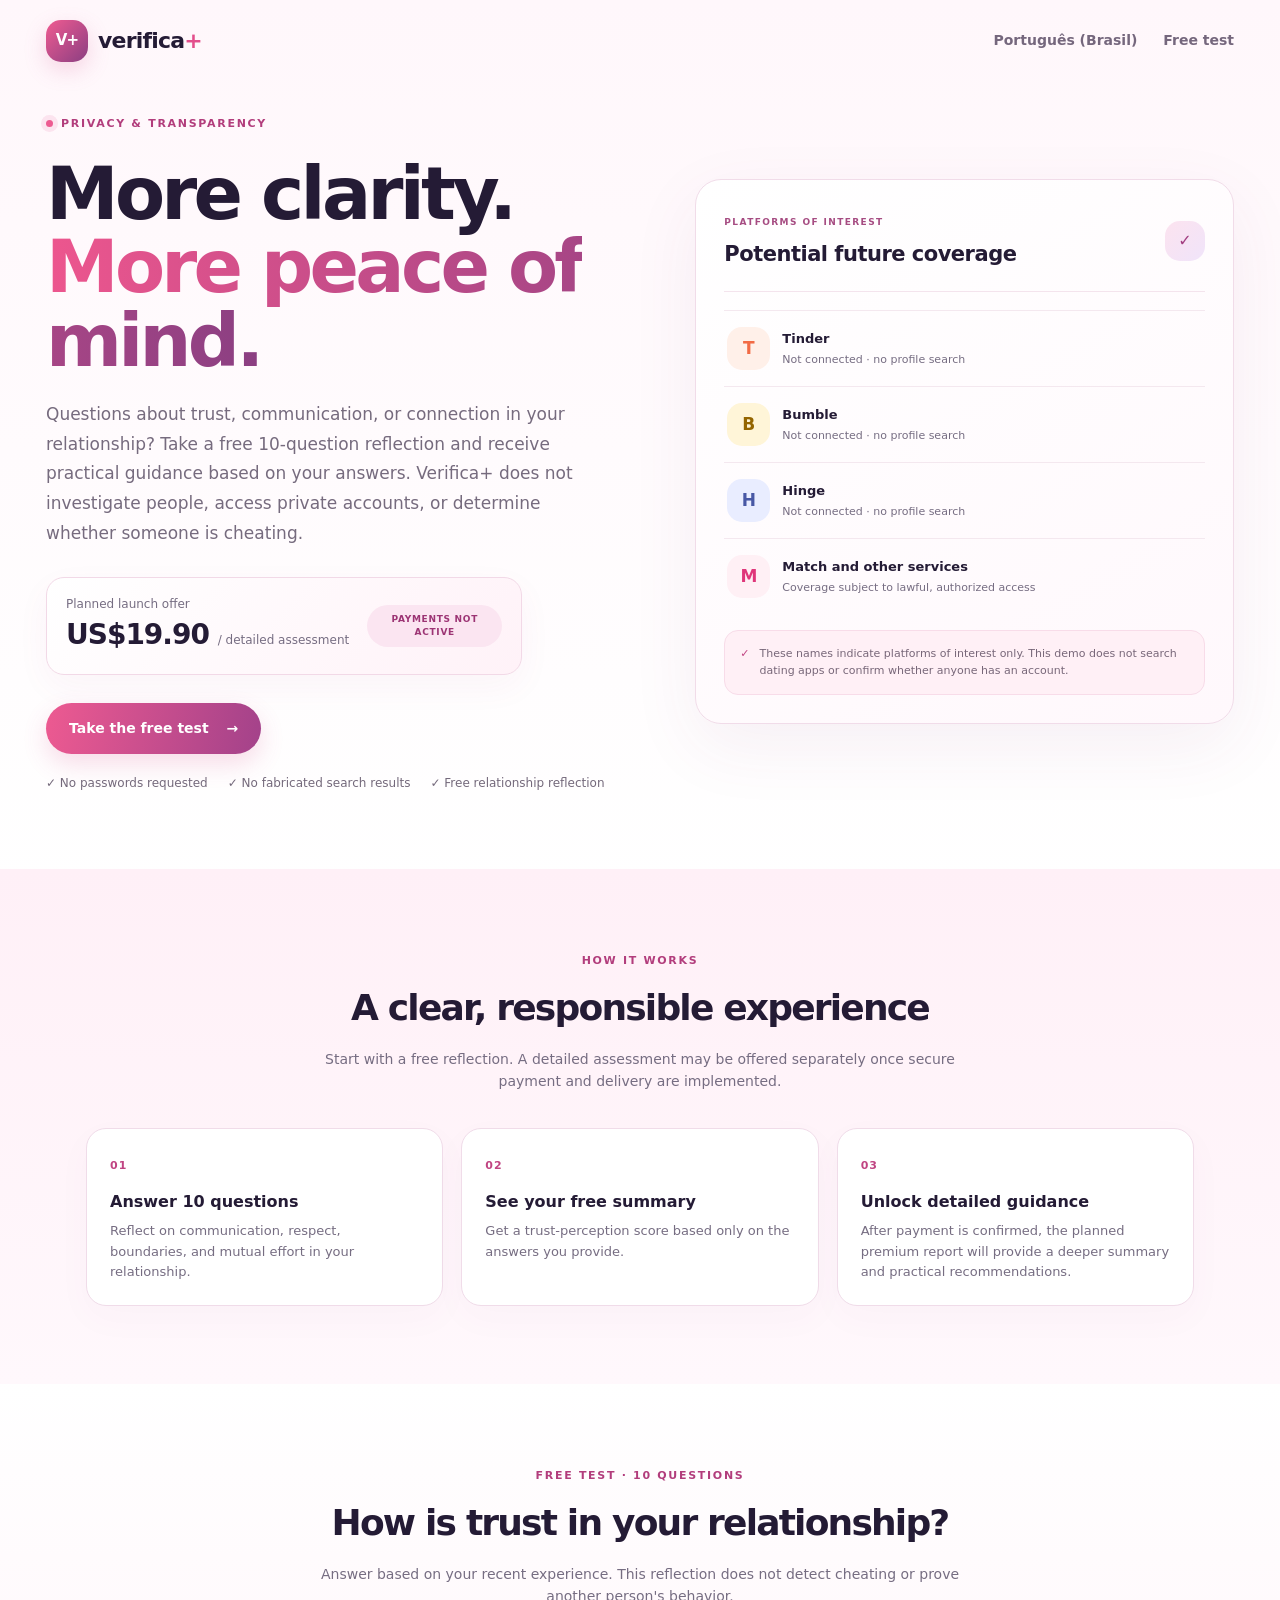
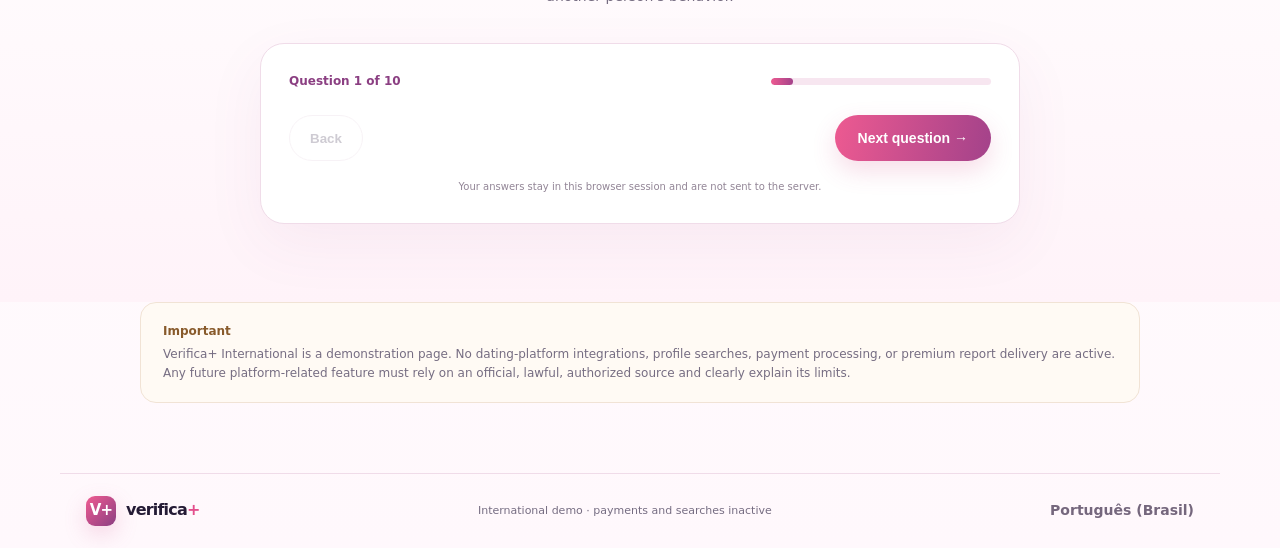
==== international.html @ c6307b22 "Add separate English Verifica+ International landing page" ====
<!doctype html>
<html lang="en">
<head>
<meta charset="utf-8"><meta name="viewport" content="width=device-width, initial-scale=1">
<meta name="description" content="Verifica+ International — relationship trust reflection and personalized guidance.">
<title>Verifica+ International | More clarity, healthier conversations</title>
<link rel="stylesheet" href="/styles.css">
</head>
<body>
<header class="topbar">
<a class="brand" href="/international.html" aria-label="Verifica+ International home"><span class="brand-mark">V+</span><span>verifica<span class="plus">+</span></span></a>
<nav class="top-nav"><a class="nav-link" href="/">Português (Brasil)</a><a class="nav-link" href="#free-test">Free test</a></nav>
</header>
<main>
<section class="hero">
<div class="hero-copy">
<span class="eyebrow"><span class="dot"></span> PRIVACY & TRANSPARENCY</span>
<h1>More clarity.<br><span>More peace of mind.</span></h1>
<p class="lead">Questions about trust, communication, or connection in your relationship? Take a free 10-question reflection and receive practical guidance based on your answers. Verifica+ does not investigate people, access private accounts, or determine whether someone is cheating.</p>
<div class="price-box"><div><small>Planned launch offer</small><strong>US$19.90 <span>/ detailed assessment</span></strong></div><span class="tag">PAYMENTS NOT ACTIVE</span></div>
<a class="button" href="#free-test">Take the free test <span aria-hidden="true">→</span></a>
<div class="trust"><span>✓ No passwords requested</span><span>✓ No fabricated search results</span><span>✓ Free relationship reflection</span></div>
</div>
<div class="preview-card">
<div class="card-heading"><div><small>PLATFORMS OF INTEREST</small><h2>Potential future coverage</h2></div><span class="shield" aria-hidden="true">✓</span></div>
<div class="platform"><span class="platform-icon tinder">T</span><div><b>Tinder</b><small>Not connected · no profile search</small></div></div>
<div class="platform"><span class="platform-icon bumble">B</span><div><b>Bumble</b><small>Not connected · no profile search</small></div></div>
<div class="platform"><span class="platform-icon inner">H</span><div><b>Hinge</b><small>Not connected · no profile search</small></div></div>
<div class="platform"><span class="platform-icon badoo">M</span><div><b>Match and other services</b><small>Coverage subject to lawful, authorized access</small></div></div>
<div class="notice"><b>✓</b><p>These names indicate platforms of interest only. This demo does not search dating apps or confirm whether anyone has an account.</p></div>
</div>
</section>
<section class="how" id="how-it-works"><div class="section-title"><span class="eyebrow">HOW IT WORKS</span><h2>A clear, responsible experience</h2><p>Start with a free reflection. A detailed assessment may be offered separately once secure payment and delivery are implemented.</p></div>
<div class="steps">
<article><span>01</span><h3>Answer 10 questions</h3><p>Reflect on communication, respect, boundaries, and mutual effort in your relationship.</p></article>
<article><span>02</span><h3>See your free summary</h3><p>Get a trust-perception score based only on the answers you provide.</p></article>
<article><span>03</span><h3>Unlock detailed guidance</h3><p>After payment is confirmed, the planned premium report will provide a deeper summary and practical recommendations.</p></article>
</div></section>
<section class="trust-test" id="free-test">
<div class="section-title"><span class="eyebrow">FREE TEST · 10 QUESTIONS</span><h2>How is trust in your relationship?</h2><p>Answer based on your recent experience. This reflection does not detect cheating or prove another person's behavior.</p></div>
<form id="trust-quiz" class="quiz-card">
<div class="quiz-progress"><span id="quiz-progress-label">Question 1 of 10</span><div class="progress-track"><span id="quiz-progress-bar"></span></div></div>
<div id="quiz-question" aria-live="polite"></div>
<div class="quiz-actions"><button class="quiz-back" id="quiz-back" type="button" disabled>Back</button><button class="button" id="quiz-next" type="button" disabled>Next question →</button></div>
<p class="quiz-privacy">Your answers stay in this browser session and are not sent to the server.</p>
</form>
<div id="trust-result" class="trust-result" hidden aria-live="polite">
<div class="result-score"><span>YOUR PERCEIVED TRUST SCORE</span><strong id="trust-score">—%</strong><div class="result-meter"><span id="trust-meter"></span></div><b id="trust-band"></b></div>
<p id="trust-explanation"></p>
<div class="advice-box"><h3>What you can do next</h3><ul id="trust-advice"></ul><p id="trust-boundary"></p></div>
<div class="result-actions"><button type="button" class="button" id="quiz-restart">Retake test</button><a class="button button-secondary" href="#premium">Explore the detailed assessment →</a></div>
<p class="result-disclaimer">This score reflects only your answers. It is not a probability of cheating, does not investigate anyone, and is not a substitute for honest conversation or professional support.</p>
<div class="premium-unlock" id="premium"><span class="eyebrow">DETAILED PREMIUM ASSESSMENT</span><h3>Want a deeper look at your answers?</h3><p>After payment is confirmed, you will be able to unlock a detailed summary of your responses, key areas for attention, and personalized relationship guidance.</p><p class="premium-note">The assessment uses only information you choose to provide. It does not access another person's private accounts, messages, or dating-app profiles, and it cannot confirm infidelity.</p><strong>US$19.90 <small>/ detailed assessment</small></strong><span class="tag">PAYMENT NOT YET ACTIVE</span></div>
</div>
</section>
<section class="disclaimer"><b>Important</b><p>Verifica+ International is a demonstration page. No dating-platform integrations, profile searches, payment processing, or premium report delivery are active. Any future platform-related feature must rely on an official, lawful, authorized source and clearly explain its limits.</p></section>
</main>
<footer><a class="brand" href="/international.html"><span class="brand-mark">V+</span><span>verifica<span class="plus">+</span></span></a><span>International demo · payments and searches inactive</span><a href="/">Português (Brasil)</a></footer>
<script src="/international.js" defer></script>
</body></html>
---- styles.css ----
:root{color-scheme:light;--ink:#172522;--muted:#687772;--green:#0b6b53;--pale:#e4f5ed;--line:#e1eae5;--paper:#f7faf8;--white:#fff;--amber:#8b5c13}*{box-sizing:border-box}html{scroll-behavior:smooth}body{margin:0;background:var(--paper);color:var(--ink);font:16px/1.55 Inter,ui-sans-serif,system-ui,-apple-system,"Segoe UI",sans-serif}.topbar,footer{max-width:1160px;margin:auto;padding:22px 26px;display:flex;align-items:center;justify-content:space-between}.brand{display:flex;align-items:center;gap:10px;text-decoration:none;color:var(--ink);font-weight:850;font-size:20px;letter-spacing:-.6px}.brand-mark{display:grid;place-items:center;width:38px;height:38px;border-radius:12px;background:var(--green);color:white;font-size:15px}.plus{color:var(--green)}.nav-link,footer>a:last-child{color:var(--muted);text-decoration:none;font-size:14px}.hero{max-width:1160px;margin:40px auto 90px;padding:0 26px;display:grid;grid-template-columns:1.05fr .95fr;gap:60px;align-items:center}.eyebrow{font-size:11px;letter-spacing:1.5px;font-weight:850;color:var(--green);display:inline-flex;align-items:center;gap:8px}.dot{width:7px;height:7px;border-radius:50%;background:#26a77b;box-shadow:0 0 0 4px var(--pale)}h1{font-size:clamp(44px,5.5vw,68px);letter-spacing:-3px;line-height:1.04;margin:22px 0}.hero h1 span{color:var(--green)}.lead{font-size:17px;max-width:520px;color:var(--muted);line-height:1.75}.price-box{display:flex;align-items:center;gap:18px;margin:28px 0}.price-box small{display:block;color:var(--muted);font-size:12px}.price-box strong{font-size:28px;letter-spacing:-1px}.price-box strong span{font-size:12px;font-weight:500;color:var(--muted);letter-spacing:0}.tag{font-size:9px;letter-spacing:.7px;font-weight:850;color:var(--green);background:var(--pale);padding:8px 10px;border-radius:7px}.button{display:inline-flex;align-items:center;justify-content:center;gap:18px;padding:14px 20px;border:0;border-radius:10px;background:var(--green);color:#fff;text-decoration:none;font-size:14px;font-weight:800;cursor:pointer}.button:hover{filter:brightness(.94)}.trust{display:flex;gap:20px;flex-wrap:wrap;color:var(--muted);font-size:12px;margin-top:20px}.preview-card,.form-card{background:var(--white);border:1px solid var(--line);border-radius:20px;padding:25px;box-shadow:0 18px 55px #153c2a0b}.card-heading{display:flex;justify-content:space-between;align-items:center;margin-bottom:18px}.card-heading small{font-size:9px;letter-spacing:1.4px;color:var(--muted);font-weight:850}.card-heading h2{font-size:19px;letter-spacing:-.5px;margin:5px 0}.shield{display:grid;place-items:center;background:var(--pale);color:var(--green);width:40px;height:40px;border-radius:12px}.platform{display:flex;align-items:center;gap:12px;padding:14px 0;border-top:1px solid #edf1ee}.platform>div{display:flex;flex:1;flex-direction:column}.platform b{font-size:13px}.platform small{font-size:11px;color:var(--muted);margin-top:2px}.platform-icon{width:38px;height:38px;border-radius:12px;display:grid;place-items:center;font-weight:900;font-size:17px}.tinder{background:#fff0e9;color:#f26b45}.badoo{background:#fff0f5;color:#df367a}.bumble{background:#fff5d8;color:#946500}.inner{background:#e9edff;color:#4858a5}.badge{font-size:9px;padding:5px 7px;border-radius:6px;white-space:nowrap;background:#fff5df;color:var(--amber)}.notice{display:flex;gap:10px;margin-top:16px;padding:13px;background:#f3f8f5;border-radius:10px;color:var(--muted);font-size:11px;line-height:1.5}.notice b{color:var(--green)}.notice p{margin:0}.how{padding:72px 26px;background:#edf5f0}.section-title{text-align:center;max-width:650px;margin:0 auto 35px}.section-title h2,.consult h2{font-size:36px;letter-spacing:-1.5px;margin:8px 0}.section-title p,.consult>div>p{font-size:14px;color:var(--muted)}.steps{display:grid;grid-template-columns:repeat(3,1fr);gap:18px;max-width:1108px;margin:auto}.steps article{background:#fff;border:1px solid #e0eae3;border-radius:15px;padding:23px}.steps article>span{color:var(--green);font-size:11px;font-weight:900;letter-spacing:1px}.steps h3{font-size:16px;margin:13px 0 7px}.steps p{font-size:13px;color:var(--muted);margin:0}.consult{max-width:1060px;margin:85px auto;padding:0 26px;display:grid;grid-template-columns:1fr 1fr;gap:65px;align-items:start}.consult ul{padding-left:20px;color:var(--muted);font-size:13px;line-height:2}.form-card>label:not(.consent){display:block;font-size:12px;font-weight:800;margin:0 0 9px}.segmented{display:grid;grid-template-columns:1fr 1fr;gap:8px;margin-bottom:20px}.segmented label{cursor:pointer}.segmented input{position:absolute;opacity:0}.segmented span{display:block;text-align:center;padding:10px;border:1px solid var(--line);border-radius:9px;color:var(--muted);font-size:13px}.segmented input:checked+span{border-color:var(--green);background:#edf8f2;color:var(--green);font-weight:800}input[type=email],input[type=tel]{width:100%;padding:14px;border:1px solid #dce5df;border-radius:9px;font:inherit;font-size:14px;outline:none;margin-bottom:18px}input:focus{border-color:var(--green);box-shadow:0 0 0 3px #16745b17}.consent{display:flex;align-items:flex-start;gap:9px;font-size:11px;color:var(--muted);margin:0 0 20px}.consent input{margin-top:3px;accent-color:var(--green)}.full{width:100%}.form-note{text-align:center;color:#87918c;font-size:10px;margin:12px 0 0}.form-message{display:none;padding:12px;margin-top:14px;border-radius:9px;font-size:12px}.form-message.visible{display:block}.form-message.error{background:#fff0ef;color:#9b2c26;border:1px solid #f1c9c5}.form-message.success{background:#edf8f2;color:#145d49;border:1px solid #cce9da}.disclaimer{max-width:1000px;margin:0 auto 70px;padding:19px 22px;border:1px solid #e5e8dd;background:#fffdf5;border-radius:12px;font-size:12px;color:var(--muted)}.disclaimer b{color:#70511b}.disclaimer p{margin:5px 0 0}.privacy-page{max-width:850px;margin:45px auto 90px;padding:0 24px}.privacy-page h1{font-size:clamp(36px,5vw,48px);letter-spacing:-2px}.privacy-page h2{margin-top:28px}.privacy-page p{color:var(--muted)}footer{border-top:1px solid var(--line);font-size:11px;color:var(--muted)}footer .brand{font-size:16px}footer .brand-mark{width:30px;height:30px;border-radius:9px}:focus-visible{outline:3px solid #58a88d;outline-offset:3px}@media(max-width:800px){.hero{grid-template-columns:1fr;gap:35px;margin-top:25px}.hero-copy{max-width:600px}.preview-card{max-width:600px;width:100%;margin:auto}.steps{grid-template-columns:1fr}.consult{grid-template-columns:1fr;gap:25px;margin:65px auto}.section-title h2,.consult h2{font-size:30px}}@media(max-width:450px){.topbar,footer{padding:17px 18px}.hero{padding:0 18px}.hero h1{font-size:46px;letter-spacing:-2.4px}.preview-card{padding:19px}.platform{gap:9px}.platform small{max-width:155px}.badge{font-size:8px}.how{padding:55px 18px}.consult{padding:0 18px}.form-card{padding:20px}.trust{gap:10px;flex-direction:column}footer{gap:10px;flex-wrap:wrap}}@media(prefers-reduced-motion:reduce){html{scroll-behavior:auto}*{transition:none!important;animation:none!important}}
/* Seção de avaliações: usa compromissos reais, não depoimentos inventados. */
.top-nav{display:flex;align-items:center;gap:22px}.reviews{padding:72px 26px;background:#fff}.review-grid{display:grid;grid-template-columns:repeat(3,minmax(0,1fr));gap:18px;max-width:1108px;margin:0 auto}.review-card{padding:25px;border:1px solid var(--line);border-radius:16px;background:var(--paper)}.review-symbol{display:grid;place-items:center;width:38px;height:38px;border-radius:12px;background:var(--pale);color:var(--green);font-size:21px;font-weight:900}.review-card h3{margin:15px 0 8px;font-size:16px;letter-spacing:-.2px}.review-card p{font-size:13px;color:var(--muted);line-height:1.7;margin:0 0 18px}.review-label{display:inline-block;padding:6px 9px;border-radius:7px;background:#edf5f0;color:var(--green);font-size:10px;font-weight:800;letter-spacing:.2px}@media(max-width:800px){.review-grid{grid-template-columns:1fr}.top-nav{gap:12px}}@media(max-width:450px){.reviews{padding:55px 18px}.top-nav{gap:9px}.nav-link{font-size:12px}}

/* Descrição e seção de comentários/avaliações do Verifica+. */
.rating-summary{max-width:1108px;margin:0 auto 28px;padding:24px 28px;display:grid;grid-template-columns:190px 1fr;gap:26px;align-items:center;background:var(--paper);border:1px solid var(--line);border-radius:16px}
.rating-score{display:flex;flex-direction:column;align-items:center;text-align:center;gap:5px}.rating-score strong{font-size:42px;line-height:1;letter-spacing:-2px}.rating-stars{color:#d99a20;font-size:25px;letter-spacing:2px}.rating-score span{font-size:11px;color:var(--muted)}
.rating-summary-copy b{font-size:16px}.rating-summary-copy p{margin:5px 0 0;color:var(--muted);font-size:13px;line-height:1.7}
.reviews-layout{max-width:1108px;margin:0 auto;display:grid;grid-template-columns:1fr 1fr;gap:24px;align-items:start}.subheading{font-size:18px;margin:0 0 14px}.review-list{display:grid;gap:12px}.empty-reviews{padding:22px;border:1px dashed #cbd9d0;border-radius:14px;color:var(--muted);background:var(--paper);font-size:13px;line-height:1.7}
.review-item{padding:18px;border:1px solid var(--line);border-radius:14px;background:var(--paper)}.review-item-head{display:flex;justify-content:space-between;gap:12px;align-items:center}.review-item-name{font-weight:800;font-size:13px}.review-item-date{font-size:10px;color:var(--muted)}.review-item-stars{color:#d99a20;letter-spacing:2px;margin:6px 0;font-size:15px}.review-item p{margin:0;color:var(--muted);font-size:13px;line-height:1.7;overflow-wrap:anywhere}
.review-form h3{font-size:19px;margin:0 0 18px}.review-form>label{display:block;font-size:12px;font-weight:800;margin:0 0 8px}.review-form input[type=text],.review-form textarea{width:100%;padding:12px;border:1px solid #dce5df;border-radius:9px;font:inherit;font-size:13px;margin-bottom:17px;background:white}.review-form textarea{resize:vertical;min-height:100px}.rating-picker{border:0;padding:0;margin:0 0 17px}.rating-picker legend{font-size:12px;font-weight:800;margin-bottom:7px}.star-options{display:flex;flex-direction:row-reverse;justify-content:flex-end;gap:5px}.star-options input{position:absolute;opacity:0;pointer-events:none}.star-options label{cursor:pointer}.star-options span{display:block;color:#cbd3ce;font-size:32px;line-height:1.3}.star-options label:hover span,.star-options label:hover~label span,.star-options input:checked~span{color:#d99a20}.star-options label:has(input:checked) span,.star-options label:has(input:checked)~label span{color:#d99a20}.star-options input:focus-visible+span{outline:3px solid #58a88d;outline-offset:2px;border-radius:4px}
@media(max-width:800px){.rating-summary,.reviews-layout{grid-template-columns:1fr}.rating-summary{gap:16px;padding:21px}.rating-score{align-items:flex-start;text-align:left}.review-form{width:100%}}

/* Oferta de lançamento: preço anterior, desconto calculado e preço planejado. */
.price-line{display:flex;align-items:center;gap:10px;margin:3px 0 1px}.price-line del{font-size:17px;color:#87918c;font-weight:700;text-decoration-thickness:2px}.discount-badge{display:inline-flex;align-items:center;border-radius:7px;padding:5px 8px;background:#fff0e9;color:#b74728;font-size:11px;font-weight:900;letter-spacing:.3px}.price-box strong{display:block}.price-box .tag{max-width:135px;text-align:center;line-height:1.45}


/* Redesign visual: linguagem de produto de relacionamento, sem simular consultas reais. */
:root{
 --ink:#241b35;--muted:#766d82;--green:#8b3f82;--pale:#f8e8f3;--line:#f0dce9;
 --paper:#fff8fc;--white:#fff;--amber:#985d28;
}
body{background:linear-gradient(180deg,#fff7fb 0%,#fff 42%,#fff8fc 100%);color:var(--ink)}
.topbar{max-width:1240px;padding-top:20px;padding-bottom:20px}
.brand{font-size:22px;letter-spacing:-.8px}
.brand-mark{width:42px;height:42px;border-radius:15px;background:linear-gradient(135deg,#f05b91,#8b3f82);box-shadow:0 8px 22px #d85a9238}
.plus{color:#e34f8c}
.top-nav{gap:26px}
.nav-link,footer>a:last-child{font-weight:700;color:#75677d}
.nav-link:hover,footer>a:last-child:hover{color:#d74783}
.hero{max-width:1240px;margin:28px auto 76px;gap:54px}
.hero-copy{position:relative}
.eyebrow{color:#b23d7c;letter-spacing:1.7px}
.dot{background:#ed5b91;box-shadow:0 0 0 5px #fce4ef}
h1{font-size:clamp(46px,5.7vw,74px);letter-spacing:-3.7px;line-height:1.01}
.hero h1 span{background:linear-gradient(90deg,#ed568e,#8b3f82);-webkit-background-clip:text;background-clip:text;color:transparent}
.lead{color:#766b7e;max-width:550px}
.price-box{padding:17px 19px;border:1px solid #f2d9e7;border-radius:18px;background:linear-gradient(135deg,#fff,#fff2f8);width:max-content;max-width:100%;box-shadow:0 12px 35px #9d397a0b}
.tag{color:#9c3474;background:#fbe5f1;border-radius:999px}
.button{background:linear-gradient(100deg,#ed5a91,#a3428a);border-radius:999px;padding:15px 23px;box-shadow:0 10px 24px #d64c8730;transition:transform .18s ease,box-shadow .18s ease}
.button:hover{filter:none;transform:translateY(-2px);box-shadow:0 14px 28px #d64c8740}
.trust{color:#74697b}
.preview-card,.form-card{border:1px solid #f1dce9;border-radius:26px;box-shadow:0 22px 70px #7e326d12}
.preview-card{padding:28px;background:linear-gradient(150deg,#fff 0%,#fff8fc 100%)}
.card-heading{padding-bottom:16px;border-bottom:1px solid #f4e4ed}
.card-heading small{color:#a64c82}
.card-heading h2{font-size:21px}
.shield{background:linear-gradient(135deg,#fce3ef,#f0e4fa);color:#a23e80;border-radius:15px}
.platform{padding:16px 3px;border-color:#f4e8ef}
.platform-icon{width:43px;height:43px;border-radius:15px}
.badge{border-radius:999px;background:#fff0e5;color:#9b6338;padding:6px 10px}
.notice{background:#fff0f6;border:1px solid #f8dce9;border-radius:14px;color:#786779;padding:15px}
.notice b{color:#c04482}
.how{background:linear-gradient(180deg,#fff0f7,#fff8fc);padding:78px 26px}
.section-title h2,.consult h2{letter-spacing:-1.8px}
.steps article{border:1px solid #f0dce9;border-radius:20px;box-shadow:0 12px 35px #8b3f8208}
.steps article>span{color:#c04482}
.consult{max-width:1120px}
.consult ul{line-height:2.1}
.form-card{padding:28px}
.segmented span{border-radius:999px}
.segmented input:checked+span{border-color:#d85b96;background:#fff0f6;color:#a43d7b}
input[type=email],input[type=tel],.review-form input[type=text],.review-form textarea{border-color:#eadce6;border-radius:13px}
input:focus,.review-form input:focus,.review-form textarea:focus{border-color:#d85b96;box-shadow:0 0 0 4px #d85b9618}
.consent input{accent-color:#b44383}
.form-message.success{background:#f1fbf5;color:#216b4b;border-color:#cdebd9}
.reviews{background:#fff}
.review-card,.rating-summary,.review-item{border-color:#f0dce9;border-radius:20px}
.review-symbol{background:#fce6f1;color:#c04482;border-radius:14px}
.review-label{background:#fff0f6;color:#a43d7b;border-radius:999px}
.rating-stars,.review-item-stars,.star-options label:hover span,.star-options label:hover~label span,.star-options input:checked~span,.star-options label:has(input:checked) span,.star-options label:has(input:checked)~label span{color:#e5a13b}
.disclaimer{border-color:#f1e3d5;border-radius:16px;background:#fffaf4}
.disclaimer b{color:#885a2b}
footer{border-color:#f0dce9}
@media(max-width:800px){
 .hero{margin-top:20px}
 .preview-card{border-radius:22px}
 .top-nav{gap:14px}
}
@media(max-width:450px){
 .topbar{padding:15px 18px}
 .brand{font-size:19px}
 .hero h1{font-size:45px;letter-spacing:-2.6px}
 .price-box{width:100%;gap:10px}
 .preview-card,.form-card{padding:20px;border-radius:20px}
 .top-nav{gap:10px}
}

/* Google identity verification */
.google-verification{padding:18px 0 12px;border-bottom:1px solid #f0dce9;margin-bottom:16px}
.google-verification h3{margin:0 0 7px;font-size:18px;color:#39263a}
.google-verification p{font-size:13px;line-height:1.55;color:#766879;margin:6px 0 12px}
#google-signin-button{min-height:42px}
#google-auth-status.success{color:#216b4b}
#google-auth-status.error{color:#a43d4b}
.form-divider{text-align:center;color:#887b89;font-size:12px;margin:14px 0}

/* Questionário de percepção de confiança */
.trust-test{padding:78px 26px;background:linear-gradient(180deg,#fff 0%,#fff3f9 100%)}
.quiz-card,.trust-result{max-width:760px;margin:0 auto;padding:28px;background:#fff;border:1px solid #f0dce9;border-radius:24px;box-shadow:0 20px 60px #8b3f8210}
.quiz-progress{display:flex;justify-content:space-between;align-items:center;gap:18px;margin-bottom:25px;color:#8b3f82;font-size:12px;font-weight:800}
.progress-track{height:7px;flex:1;max-width:220px;border-radius:99px;background:#f7e6f0;overflow:hidden}.progress-track span{display:block;height:100%;width:10%;background:linear-gradient(90deg,#ed5a91,#a3428a);border-radius:99px}
.quiz-number{font-size:11px;color:#b34c83;font-weight:900;letter-spacing:1px}.quiz-question-title{font-size:23px;line-height:1.35;letter-spacing:-.6px;margin:9px 0 20px}
.quiz-options{display:grid;gap:10px}.quiz-option{display:flex;align-items:center;gap:12px;padding:14px 15px;border:1px solid #efdfE9;border-radius:13px;cursor:pointer;font-size:14px;color:#51465a}
.quiz-option:has(input:checked){border-color:#d85b96;background:#fff1f7;color:#8b3f82;font-weight:750}.quiz-option input{accent-color:#b44383;width:17px;height:17px}
.quiz-actions{display:flex;justify-content:space-between;gap:12px;margin-top:24px}.quiz-back{border:1px solid #eadce6;background:white;color:#766d82;border-radius:999px;padding:13px 20px;font-weight:750;cursor:pointer}.quiz-back:disabled{opacity:.35;cursor:not-allowed}
.quiz-privacy{text-align:center;font-size:10px;color:#928596;margin:18px 0 0}
.trust-result{margin-top:22px}.result-score{text-align:center;padding:14px 12px 20px}.result-score>span{font-size:10px;letter-spacing:1.2px;color:#a64c82;font-weight:900}.result-score strong{display:block;font-size:62px;letter-spacing:-3px;line-height:1.2;color:#9b3e80;margin:7px 0}
.result-meter{height:12px;max-width:440px;margin:0 auto 12px;background:#f7e6f0;border-radius:99px;overflow:hidden}.result-meter span{display:block;height:100%;width:0;background:linear-gradient(90deg,#ed5a91,#a3428a);border-radius:99px}
.result-score b{font-size:14px;color:#4f4054}.trust-result>p{color:#766d82;font-size:13px;line-height:1.75}
.advice-box{background:#fff7fb;border:1px solid #f2dce9;border-radius:16px;padding:20px;margin:18px 0}.advice-box h3{margin:0 0 10px;font-size:17px;color:#8b3f82}.advice-box ul{margin:0;padding-left:20px;color:#62566a;font-size:13px;line-height:1.9}.advice-box p{font-size:13px;line-height:1.75;color:#62566a;margin:12px 0 0}
.result-actions{display:flex;flex-wrap:wrap;gap:10px;margin-top:18px}.button-secondary{background:#fff;color:#9b3e80;border:1px solid #e9cadd;box-shadow:none}.result-disclaimer{font-size:10px!important;color:#95899a!important;border-top:1px solid #f1e5ed;padding-top:14px;margin-top:20px}
@media(max-width:600px){.trust-test{padding:58px 18px}.quiz-card,.trust-result{padding:20px;border-radius:19px}.quiz-question-title{font-size:20px}.quiz-actions .button,.quiz-back{padding:12px 15px;font-size:12px}.result-actions{flex-direction:column}.result-actions .button{width:100%}.result-score strong{font-size:54px}}
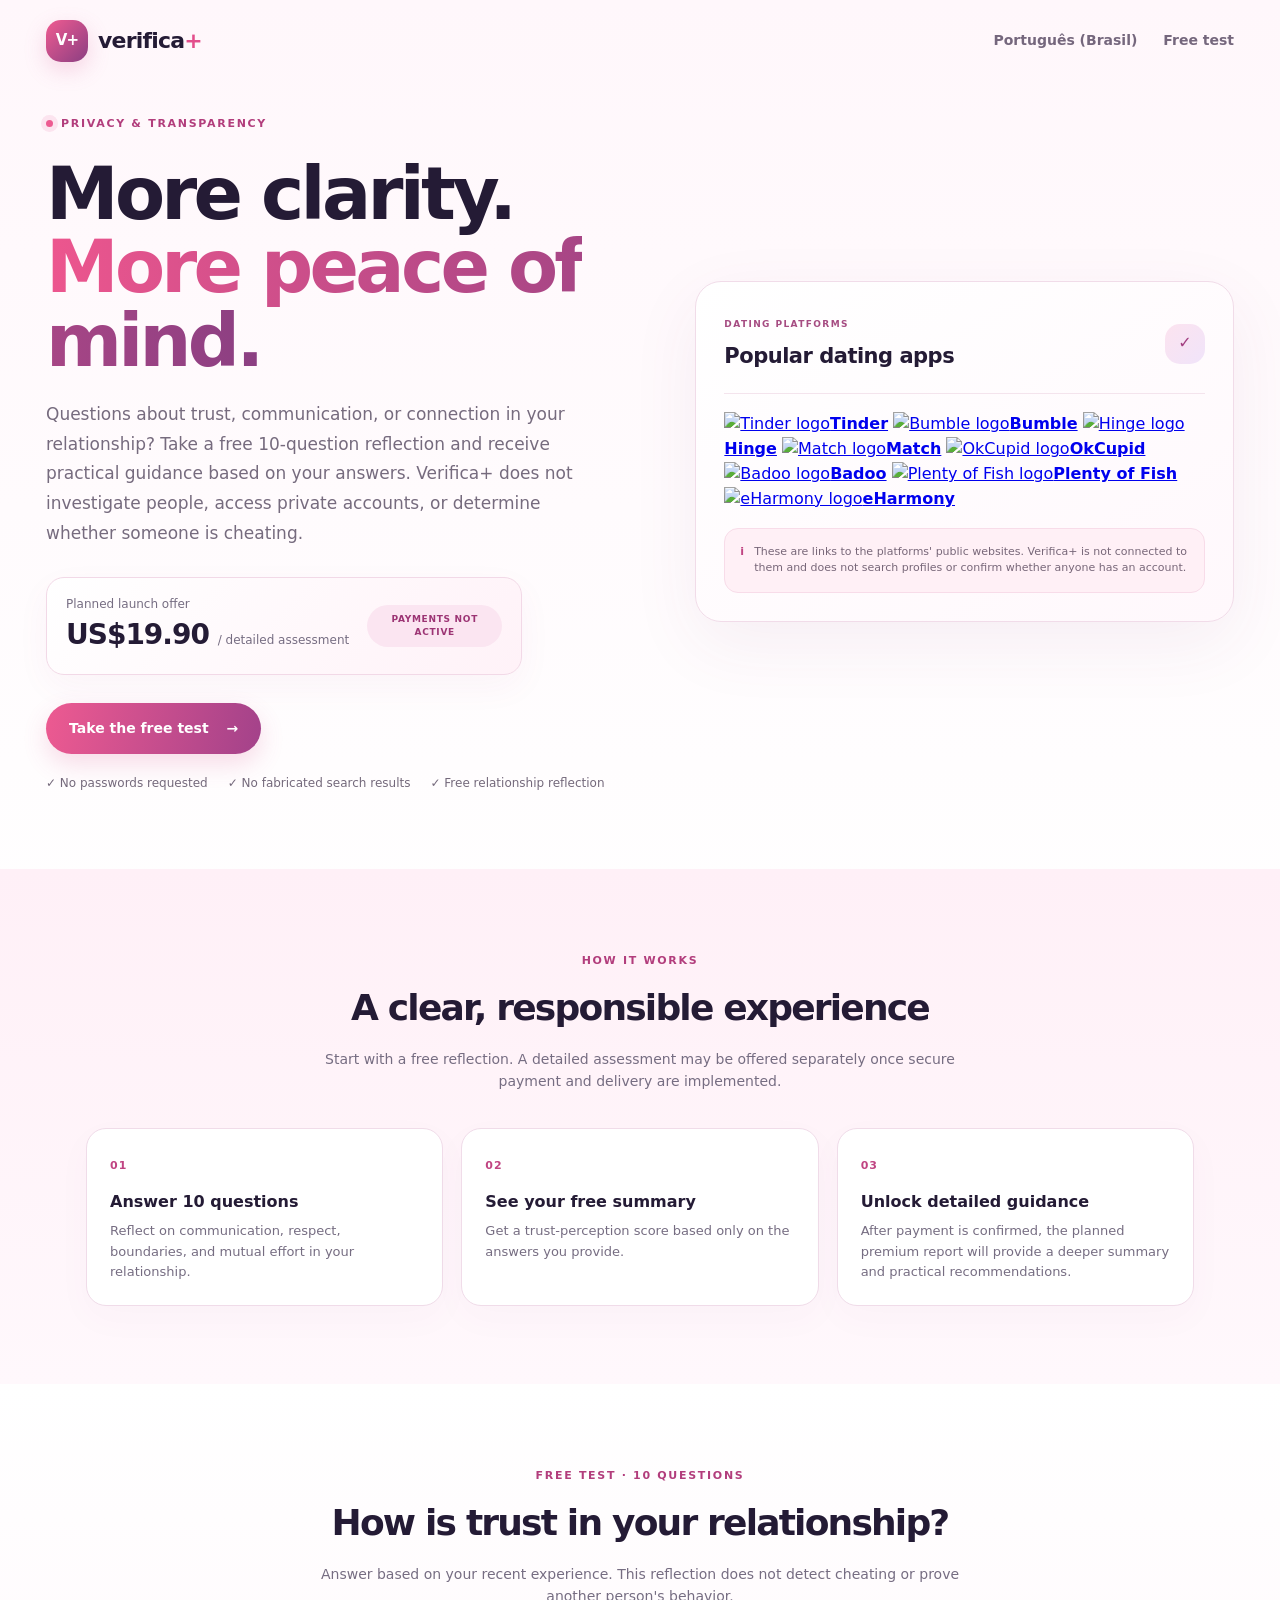
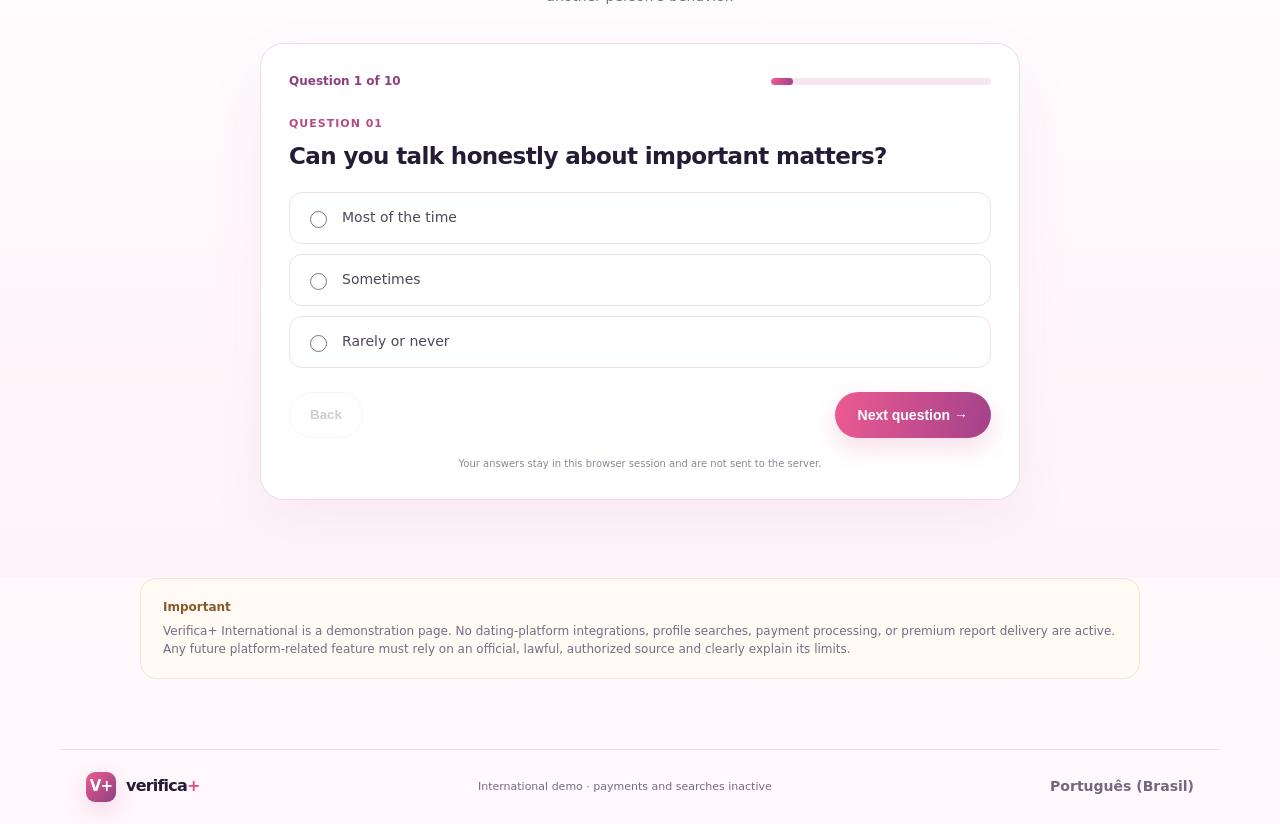
==== commit a7165830: "Add dating platform logos to international page" ====
--- a/international.html
+++ b/international.html
@@ -22,12 +22,18 @@
 <div class="trust"><span>✓ No passwords requested</span><span>✓ No fabricated search results</span><span>✓ Free relationship reflection</span></div>
 </div>
 <div class="preview-card">
-<div class="card-heading"><div><small>PLATFORMS OF INTEREST</small><h2>Potential future coverage</h2></div><span class="shield" aria-hidden="true">✓</span></div>
-<div class="platform"><span class="platform-icon tinder">T</span><div><b>Tinder</b><small>Not connected · no profile search</small></div></div>
-<div class="platform"><span class="platform-icon bumble">B</span><div><b>Bumble</b><small>Not connected · no profile search</small></div></div>
-<div class="platform"><span class="platform-icon inner">H</span><div><b>Hinge</b><small>Not connected · no profile search</small></div></div>
-<div class="platform"><span class="platform-icon badoo">M</span><div><b>Match and other services</b><small>Coverage subject to lawful, authorized access</small></div></div>
-<div class="notice"><b>✓</b><p>These names indicate platforms of interest only. This demo does not search dating apps or confirm whether anyone has an account.</p></div>
+<div class="card-heading"><div><small>DATING PLATFORMS</small><h2>Popular dating apps</h2></div><span class="shield" aria-hidden="true">✓</span></div>
+<div class="platform-grid">
+<a class="platform-logo" href="https://tinder.com" target="_blank" rel="noopener"><img src="https://cdn.simpleicons.org/tinder/FE3C72" alt="Tinder logo"><b>Tinder</b></a>
+<a class="platform-logo" href="https://bumble.com" target="_blank" rel="noopener"><img src="https://cdn.simpleicons.org/bumble/FFC629" alt="Bumble logo"><b>Bumble</b></a>
+<a class="platform-logo" href="https://hinge.co" target="_blank" rel="noopener"><img src="https://cdn.simpleicons.org/hinge/1A1A1A" alt="Hinge logo"><b>Hinge</b></a>
+<a class="platform-logo" href="https://match.com" target="_blank" rel="noopener"><img src="https://cdn.simpleicons.org/match/1677C8" alt="Match logo"><b>Match</b></a>
+<a class="platform-logo" href="https://okcupid.com" target="_blank" rel="noopener"><img src="https://cdn.simpleicons.org/okcupid/0500BE" alt="OkCupid logo"><b>OkCupid</b></a>
+<a class="platform-logo" href="https://badoo.com" target="_blank" rel="noopener"><img src="https://cdn.simpleicons.org/badoo/783BEE" alt="Badoo logo"><b>Badoo</b></a>
+<a class="platform-logo" href="https://pof.com" target="_blank" rel="noopener"><img src="https://cdn.simpleicons.org/plentyoffish/FF6B6B" alt="Plenty of Fish logo"><b>Plenty of Fish</b></a>
+<a class="platform-logo" href="https://eharmony.com" target="_blank" rel="noopener"><img src="https://cdn.simpleicons.org/eharmony/00AEEF" alt="eHarmony logo"><b>eHarmony</b></a>
+</div>
+<div class="notice"><b>i</b><p>These are links to the platforms' public websites. Verifica+ is not connected to them and does not search profiles or confirm whether anyone has an account.</p></div>
 </div>
 </section>
 <section class="how" id="how-it-works"><div class="section-title"><span class="eyebrow">HOW IT WORKS</span><h2>A clear, responsible experience</h2><p>Start with a free reflection. A detailed assessment may be offered separately once secure payment and delivery are implemented.</p></div>
